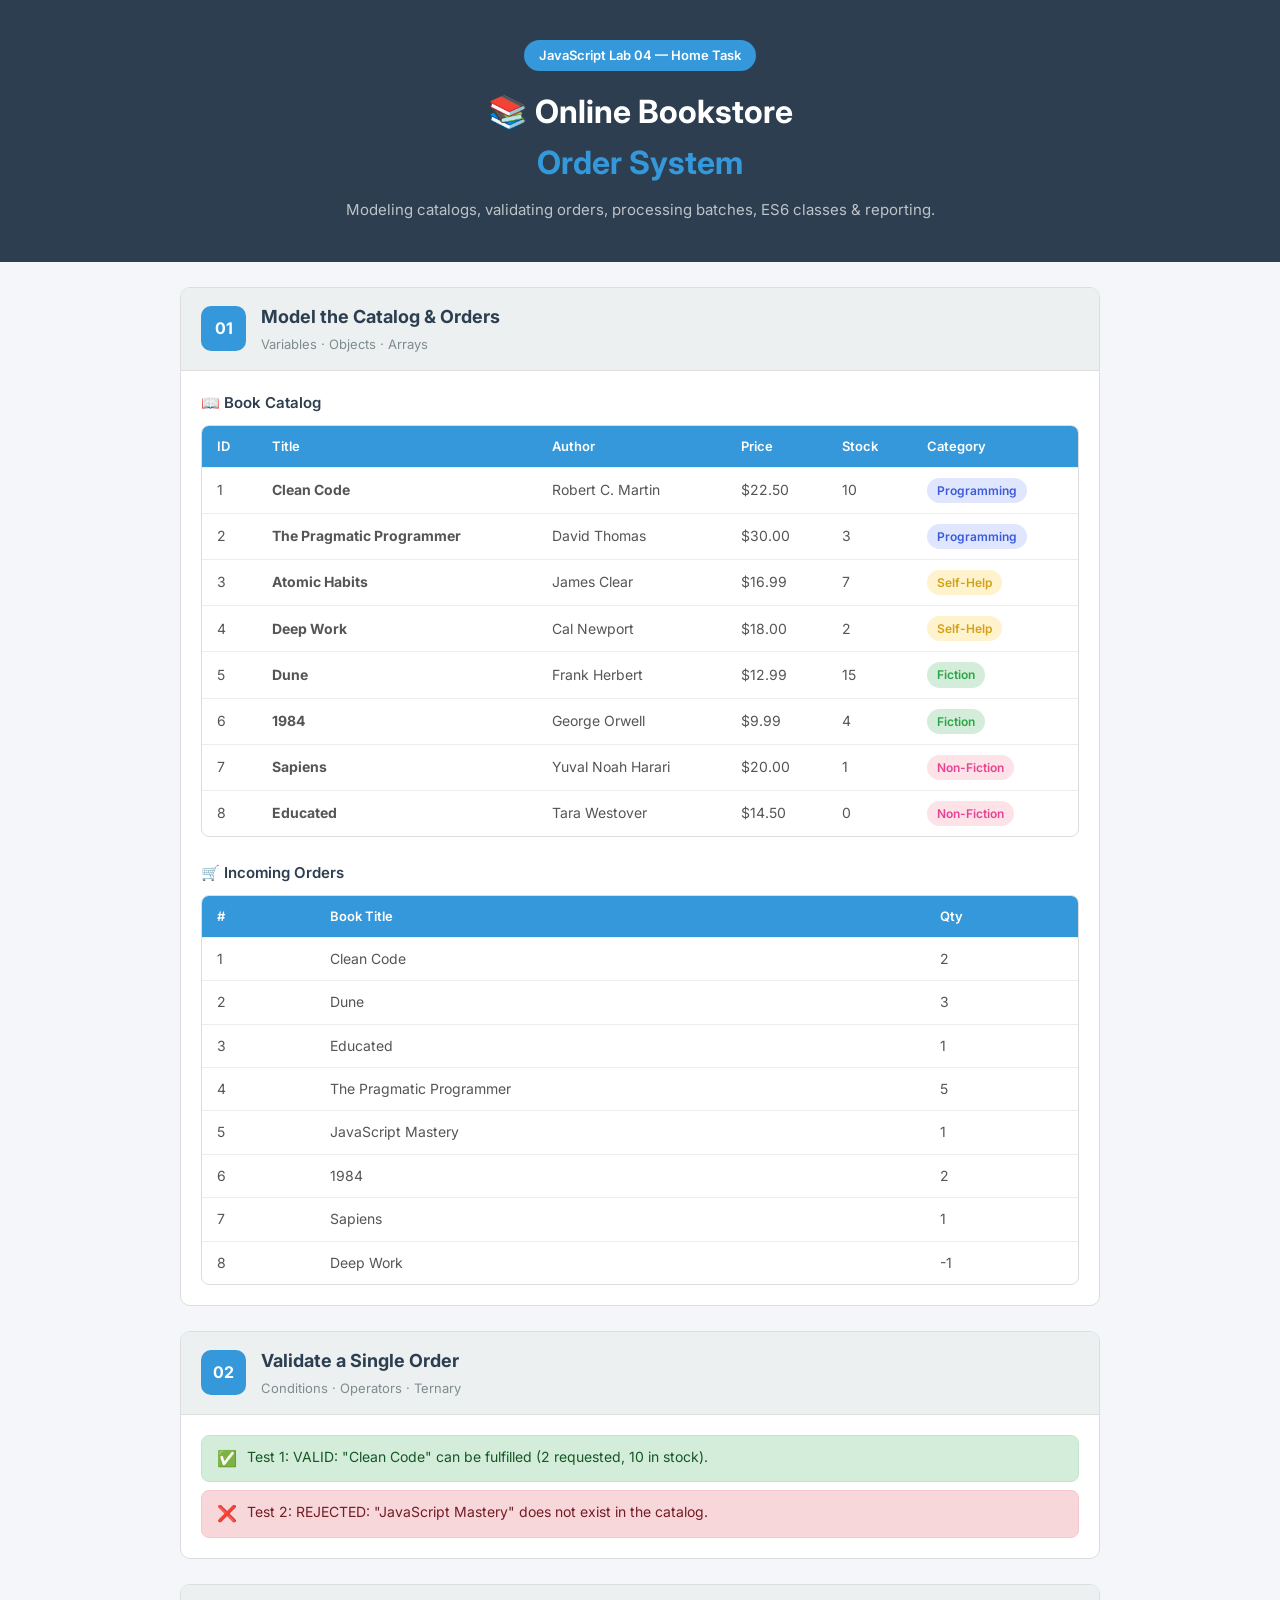
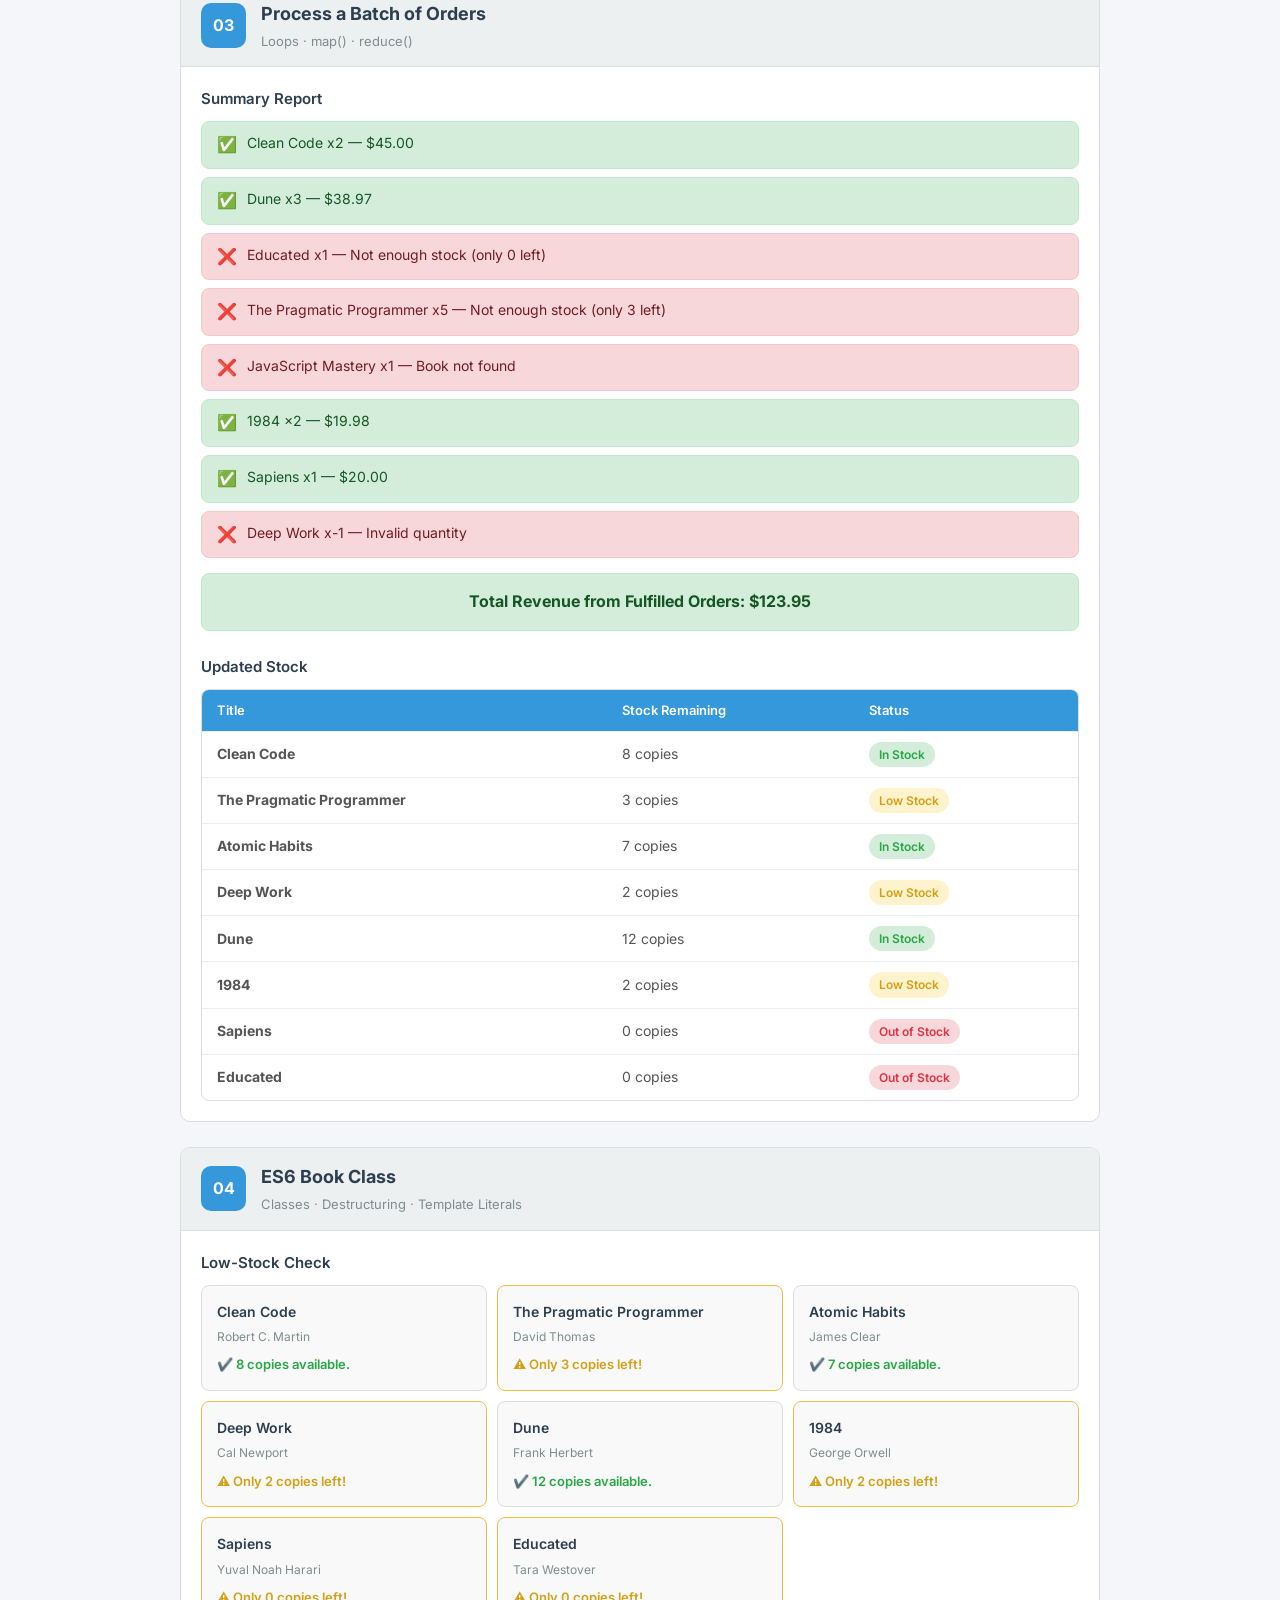
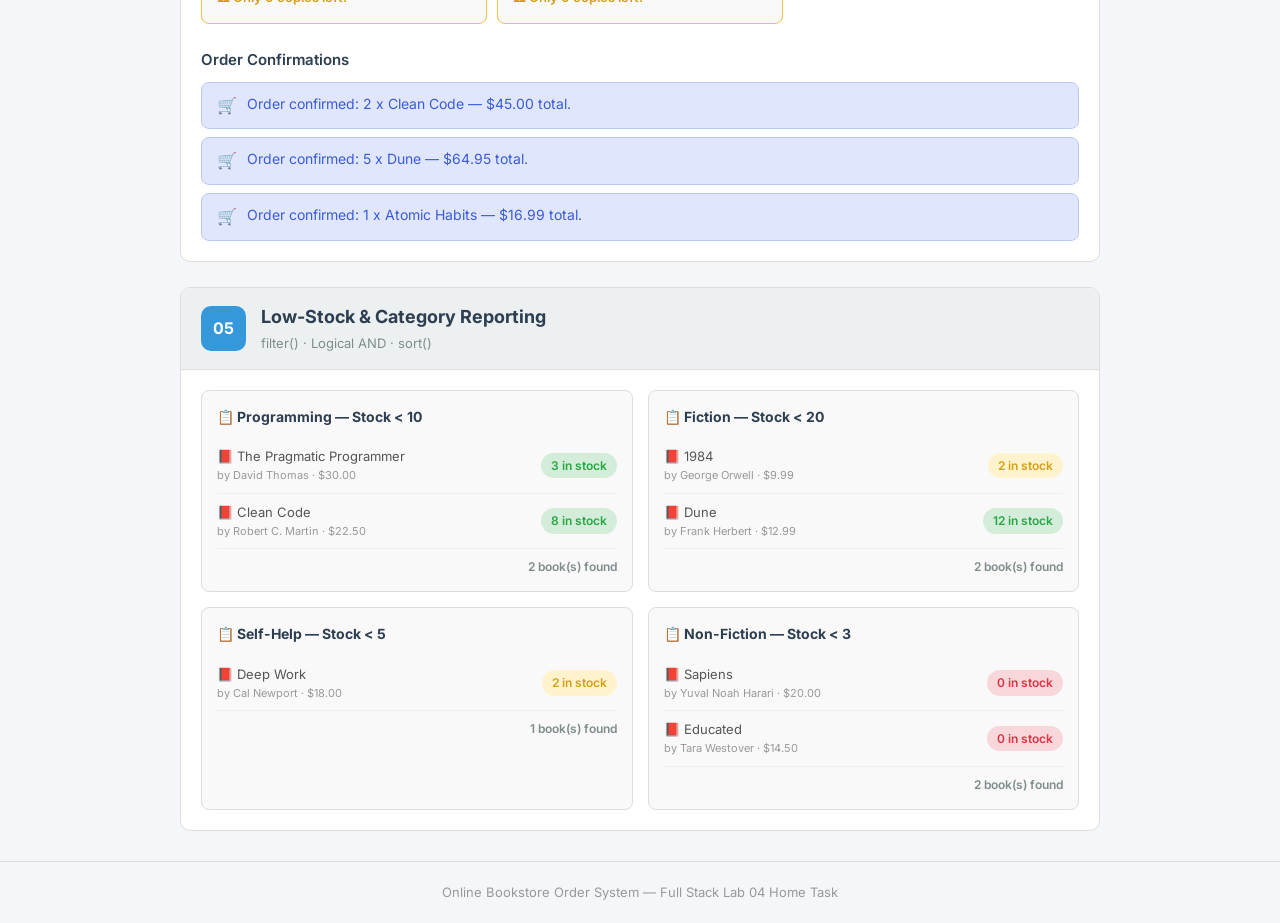
==== Full Stack Lab 4 Tasks/Home Task/index.html @ ab8c1a09 "Lab 4 Tasks" ====
<!DOCTYPE html>
<html lang="en">
<head>
  <meta charset="UTF-8" />
  <meta name="viewport" content="width=device-width, initial-scale=1.0" />
  <meta name="description" content="Online Bookstore Order System — JavaScript Lab 04 Home Task" />
  <title>Online Bookstore Order System</title>
  <link rel="preconnect" href="https://fonts.googleapis.com" />
  <link rel="preconnect" href="https://fonts.gstatic.com" crossorigin />
  <link href="https://fonts.googleapis.com/css2?family=Inter:wght@400;500;600;700;800&display=swap" rel="stylesheet" />
  <link rel="stylesheet" href="style.css" />
</head>
<body>

  <header class="hero">
    <div class="hero-glow"></div>
    <div class="container">
      <span class="badge-label">JavaScript Lab 04 — Home Task</span>
      <h1>📚 Online Bookstore<br /><span class="accent">Order System</span></h1>
      <p class="subtitle">Modeling catalogs, validating orders, processing batches, ES6 classes &amp; reporting.</p>
    </div>
  </header>

  <main class="container">

    <section class="task-section" id="task1">
      <div class="task-header">
        <span class="task-number">01</span>
        <div>
          <h2>Model the Catalog &amp; Orders</h2>
          <p class="task-tag">Variables · Objects · Arrays</p>
        </div>
      </div>
      <div class="task-body">
        <h3>📖 Book Catalog</h3>
        <div class="table-wrap">
          <table id="catalogTable">
            <thead>
              <tr>
                <th>ID</th><th>Title</th><th>Author</th><th>Price</th><th>Stock</th><th>Category</th>
              </tr>
            </thead>
            <tbody></tbody>
          </table>
        </div>
        <h3 style="margin-top:1.5rem;">🛒 Incoming Orders</h3>
        <div class="table-wrap">
          <table id="ordersTable">
            <thead>
              <tr><th>#</th><th>Book Title</th><th>Qty</th></tr>
            </thead>
            <tbody></tbody>
          </table>
        </div>
      </div>
    </section>

    <section class="task-section" id="task2">
      <div class="task-header">
        <span class="task-number">02</span>
        <div>
          <h2>Validate a Single Order</h2>
          <p class="task-tag">Conditions · Operators · Ternary</p>
        </div>
      </div>
      <div class="task-body">
        <div id="task2Output" class="output-list"></div>
      </div>
    </section>

    <section class="task-section" id="task3">
      <div class="task-header">
        <span class="task-number">03</span>
        <div>
          <h2>Process a Batch of Orders</h2>
          <p class="task-tag">Loops · map() · reduce()</p>
        </div>
      </div>
      <div class="task-body">
        <h3>Summary Report</h3>
        <div id="task3Report" class="output-list"></div>
        <div id="task3Revenue" class="revenue-box"></div>
        <h3 style="margin-top:1.5rem;">Updated Stock</h3>
        <div class="table-wrap">
          <table id="updatedStockTable">
            <thead>
              <tr><th>Title</th><th>Stock Remaining</th><th>Status</th></tr>
            </thead>
            <tbody></tbody>
          </table>
        </div>
      </div>
    </section>

    <section class="task-section" id="task4">
      <div class="task-header">
        <span class="task-number">04</span>
        <div>
          <h2>ES6 Book Class</h2>
          <p class="task-tag">Classes · Destructuring · Template Literals</p>
        </div>
      </div>
      <div class="task-body">
        <h3>Low-Stock Check</h3>
        <div id="task4LowStock" class="card-grid"></div>
        <h3 style="margin-top:1.5rem;">Order Confirmations</h3>
        <div id="task4Confirmations" class="output-list"></div>
      </div>
    </section>

    <section class="task-section" id="task5">
      <div class="task-header">
        <span class="task-number">05</span>
        <div>
          <h2>Low-Stock &amp; Category Reporting</h2>
          <p class="task-tag">filter() · Logical AND · sort()</p>
        </div>
      </div>
      <div class="task-body">
        <div id="task5Reports" class="reports-grid"></div>
      </div>
    </section>

  </main>

  <footer>
    <div class="container">
      <p>Online Bookstore Order System &mdash; Full Stack Lab 04 Home Task</p>
    </div>
  </footer>

  <script src="bookstore.js"></script>
</body>
</html>
---- Full Stack Lab 4 Tasks/Home Task/style.css ----
* {
  margin: 0;
  padding: 0;
  box-sizing: border-box;
}

body {
  font-family: "Inter", Arial, sans-serif;
  background-color: #f4f6f9;
  color: #333;
  line-height: 1.6;
}

.container {
  max-width: 960px;
  margin: 0 auto;
  padding: 0 20px;
}

.hero {
  background-color: #2c3e50;
  color: #fff;
  text-align: center;
  padding: 40px 20px;
}

.hero-glow {
  display: none;
}

.badge-label {
  display: inline-block;
  background-color: #3498db;
  color: #fff;
  padding: 5px 15px;
  border-radius: 20px;
  font-size: 13px;
  font-weight: 600;
  margin-bottom: 15px;
}

.hero h1 {
  font-size: 32px;
  font-weight: 700;
  margin-bottom: 10px;
}

.hero .accent {
  color: #3498db;
}

.subtitle {
  color: #bdc3c7;
  font-size: 15px;
}

.task-section {
  margin-top: 25px;
  background-color: #fff;
  border: 1px solid #ddd;
  border-radius: 10px;
  overflow: hidden;
}

.task-header {
  display: flex;
  align-items: center;
  gap: 15px;
  padding: 15px 20px;
  background-color: #ecf0f1;
  border-bottom: 1px solid #ddd;
}

.task-number {
  width: 45px;
  height: 45px;
  display: flex;
  align-items: center;
  justify-content: center;
  font-size: 16px;
  font-weight: 700;
  color: #fff;
  background-color: #3498db;
  border-radius: 10px;
}

.task-header h2 {
  font-size: 18px;
  font-weight: 700;
  color: #2c3e50;
}

.task-tag {
  font-size: 13px;
  color: #7f8c8d;
  margin-top: 2px;
}

.task-body {
  padding: 20px;
}

.task-body h3 {
  font-size: 15px;
  font-weight: 600;
  color: #2c3e50;
  margin-bottom: 10px;
}

.table-wrap {
  overflow-x: auto;
  border: 1px solid #ddd;
  border-radius: 8px;
}

table {
  width: 100%;
  border-collapse: collapse;
  font-size: 14px;
}

thead th {
  text-align: left;
  padding: 10px 15px;
  background-color: #3498db;
  color: #fff;
  font-size: 13px;
  font-weight: 600;
}

tbody td {
  padding: 10px 15px;
  border-top: 1px solid #eee;
  color: #555;
}

tbody tr:hover {
  background-color: #f9f9f9;
}

.cat-pill {
  display: inline-block;
  padding: 3px 10px;
  border-radius: 15px;
  font-size: 12px;
  font-weight: 600;
}

.cat-pill.programming { background-color: #dfe6fd; color: #3b5bdb; }
.cat-pill.self-help    { background-color: #fff3cd; color: #d4a017; }
.cat-pill.fiction       { background-color: #d4edda; color: #28a745; }
.cat-pill.non-fiction   { background-color: #fde2e8; color: #e84393; }

.stock-badge {
  display: inline-block;
  padding: 3px 10px;
  border-radius: 15px;
  font-size: 12px;
  font-weight: 600;
}

.stock-badge.ok  { background-color: #d4edda; color: #28a745; }
.stock-badge.low { background-color: #fff3cd; color: #d4a017; }
.stock-badge.out { background-color: #f8d7da; color: #dc3545; }

.output-list {
  display: flex;
  flex-direction: column;
  gap: 8px;
}

.output-item {
  display: flex;
  align-items: flex-start;
  gap: 10px;
  padding: 10px 15px;
  border-radius: 8px;
  font-size: 14px;
  border: 1px solid #ddd;
}

.output-item.fulfilled {
  background-color: #d4edda;
  border-color: #c3e6cb;
  color: #155724;
}

.output-item.rejected {
  background-color: #f8d7da;
  border-color: #f5c6cb;
  color: #721c24;
}

.output-item.info {
  background-color: #dfe6fd;
  border-color: #b8c9fa;
  color: #3b5bdb;
}

.output-item .icon {
  font-size: 16px;
}

.revenue-box {
  margin-top: 15px;
  padding: 15px;
  background-color: #d4edda;
  border: 1px solid #c3e6cb;
  border-radius: 8px;
  font-size: 16px;
  font-weight: 700;
  color: #155724;
  text-align: center;
}

.card-grid {
  display: grid;
  grid-template-columns: repeat(auto-fill, minmax(220px, 1fr));
  gap: 10px;
}

.stock-card {
  padding: 15px;
  border-radius: 8px;
  border: 1px solid #ddd;
  background-color: #f9f9f9;
}

.stock-card .card-title {
  font-weight: 600;
  font-size: 14px;
  color: #2c3e50;
  margin-bottom: 4px;
}

.stock-card .card-author {
  font-size: 12px;
  color: #7f8c8d;
  margin-bottom: 8px;
}

.stock-card .card-status {
  font-size: 13px;
  font-weight: 600;
}

.stock-card.is-low { border-color: #f0c040; }
.stock-card.is-low .card-status { color: #d4a017; }
.stock-card.is-ok  .card-status { color: #28a745; }

.reports-grid {
  display: grid;
  grid-template-columns: repeat(auto-fill, minmax(420px, 1fr));
  gap: 15px;
}

.report-panel {
  padding: 15px;
  background-color: #f9f9f9;
  border: 1px solid #ddd;
  border-radius: 8px;
}

.report-panel h4 {
  font-size: 14px;
  font-weight: 700;
  color: #2c3e50;
  margin-bottom: 10px;
}

.report-panel .report-item {
  display: flex;
  justify-content: space-between;
  align-items: center;
  padding: 8px 0;
  border-bottom: 1px solid #eee;
  font-size: 13px;
  color: #555;
}

.report-panel .report-item:last-child {
  border-bottom: none;
}

.report-panel .report-item .book-info {
  display: flex;
  flex-direction: column;
}

.report-panel .report-item .book-info .author-sm {
  font-size: 11px;
  color: #999;
}

.report-panel .report-stock {
  font-weight: 700;
  font-size: 13px;
}

.report-panel .report-empty {
  font-size: 13px;
  color: #999;
  font-style: italic;
}

.report-panel .report-count {
  margin-top: 8px;
  font-size: 12px;
  font-weight: 600;
  color: #7f8c8d;
  text-align: right;
}

footer {
  margin-top: 30px;
  padding: 20px 0;
  text-align: center;
  border-top: 1px solid #ddd;
}

footer p {
  font-size: 13px;
  color: #999;
}

@media (max-width: 600px) {
  .hero { padding: 25px 15px; }
  .hero h1 { font-size: 24px; }
  .task-header { flex-direction: column; align-items: flex-start; gap: 8px; }
  .card-grid { grid-template-columns: 1fr; }
  .reports-grid { grid-template-columns: 1fr; }
}
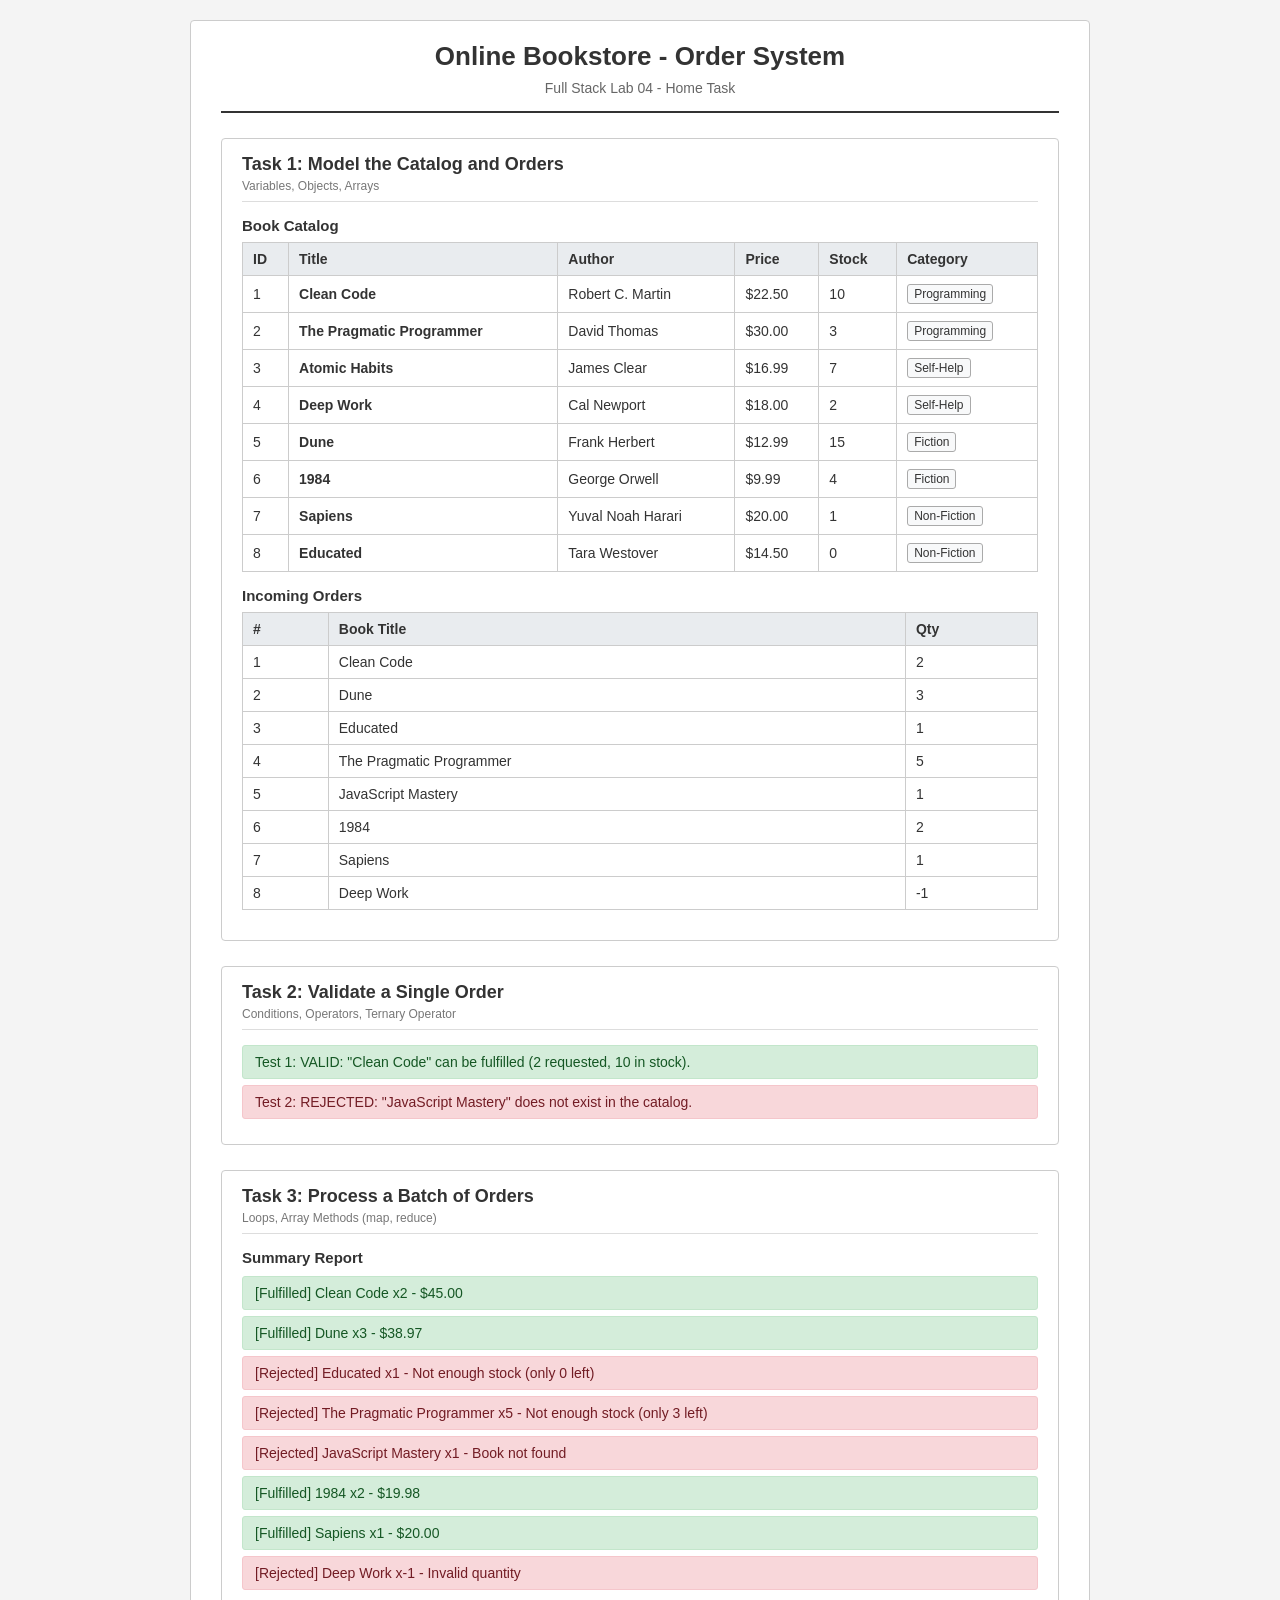
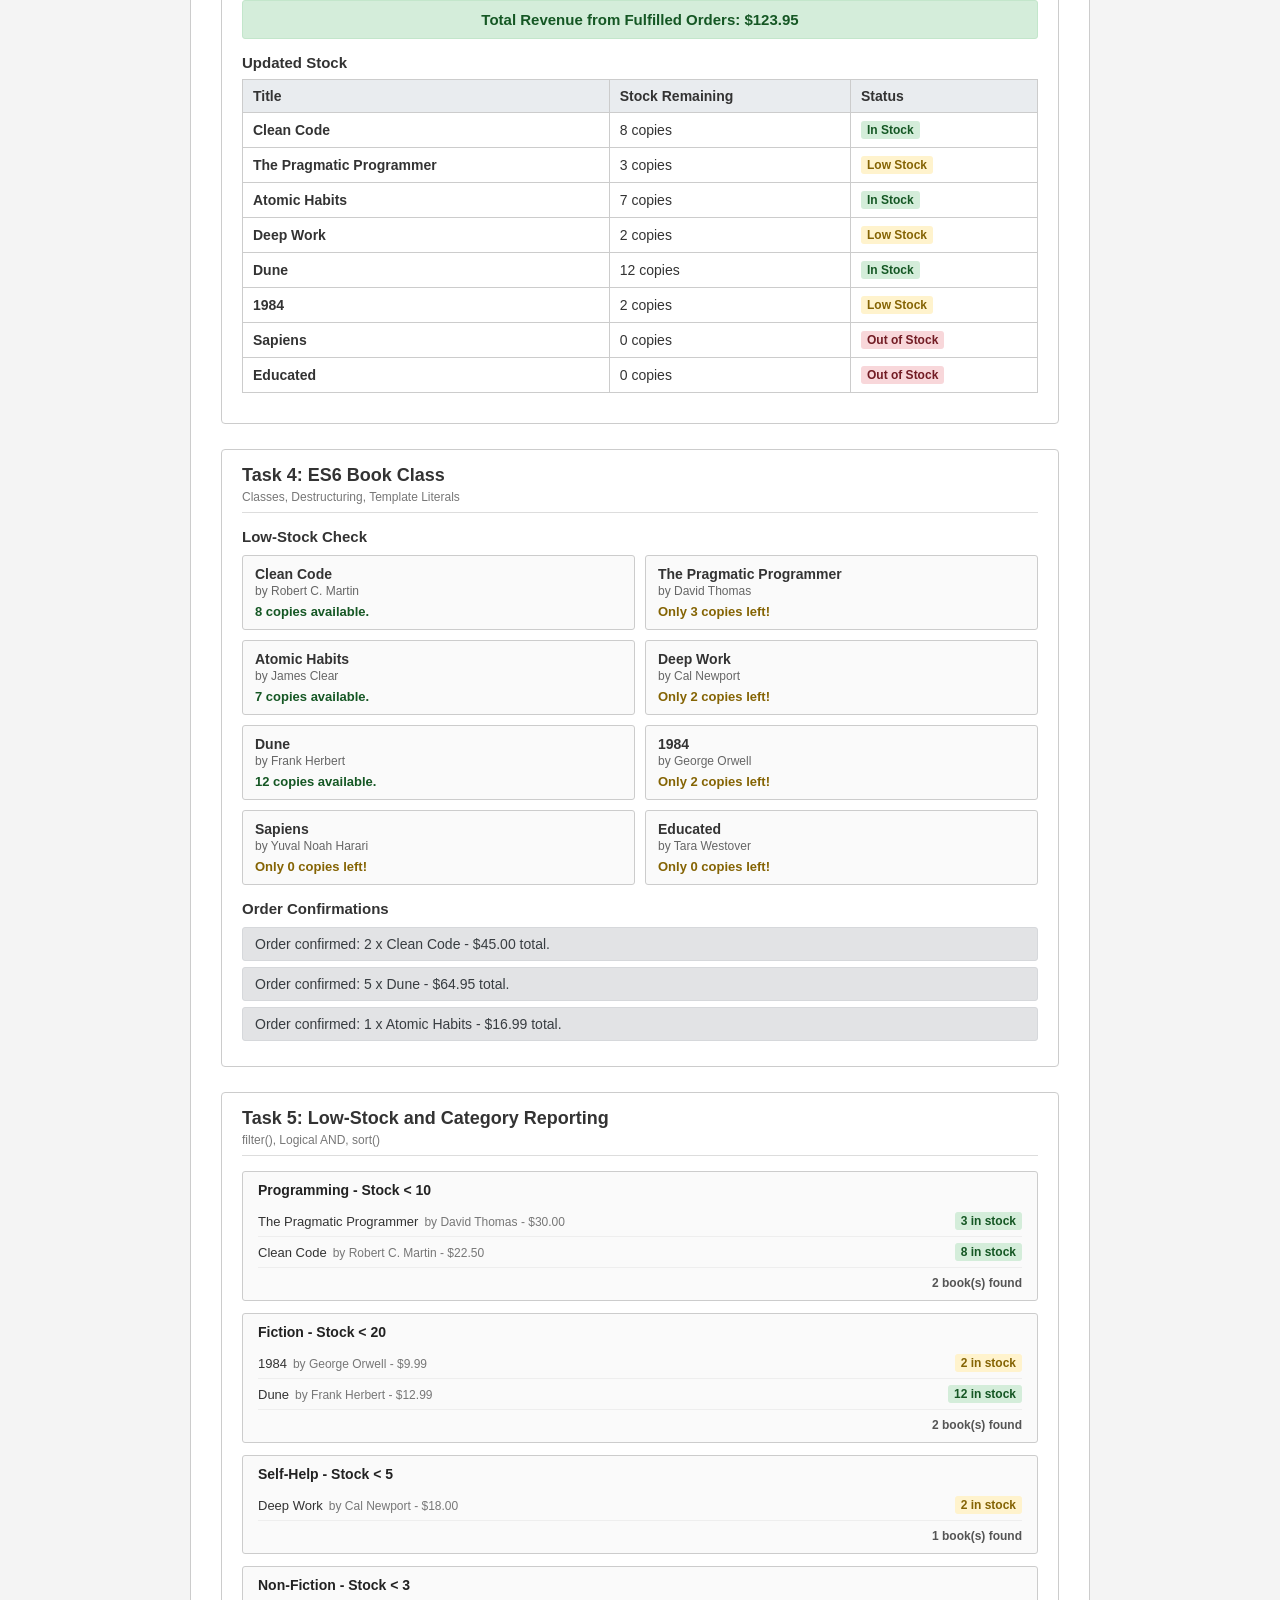
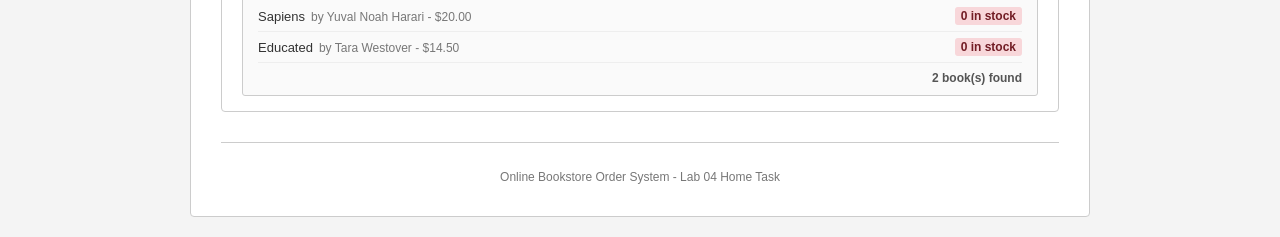
==== commit a9fdd5d4: "CSS Modification" ====
--- a/Full Stack Lab 4 Tasks/Home Task/index.html
+++ b/Full Stack Lab 4 Tasks/Home Task/index.html
@@ -1,134 +1,124 @@
 <!DOCTYPE html>
 <html lang="en">
 <head>
-  <meta charset="UTF-8" />
-  <meta name="viewport" content="width=device-width, initial-scale=1.0" />
-  <meta name="description" content="Online Bookstore Order System — JavaScript Lab 04 Home Task" />
+  <meta charset="UTF-8">
+  <meta name="viewport" content="width=device-width, initial-scale=1.0">
   <title>Online Bookstore Order System</title>
-  <link rel="preconnect" href="https://fonts.googleapis.com" />
-  <link rel="preconnect" href="https://fonts.gstatic.com" crossorigin />
-  <link href="https://fonts.googleapis.com/css2?family=Inter:wght@400;500;600;700;800&display=swap" rel="stylesheet" />
-  <link rel="stylesheet" href="style.css" />
+  <link rel="stylesheet" href="style.css">
 </head>
 <body>
 
-  <header class="hero">
-    <div class="hero-glow"></div>
-    <div class="container">
-      <span class="badge-label">JavaScript Lab 04 — Home Task</span>
-      <h1>📚 Online Bookstore<br /><span class="accent">Order System</span></h1>
-      <p class="subtitle">Modeling catalogs, validating orders, processing batches, ES6 classes &amp; reporting.</p>
-    </div>
-  </header>
+  <div class="container">
+    <header>
+      <h1>Online Bookstore - Order System</h1>
+      <p class="subtitle">Full Stack Lab 04 - Home Task</p>
+    </header>
 
-  <main class="container">
-
-    <section class="task-section" id="task1">
-      <div class="task-header">
-        <span class="task-number">01</span>
-        <div>
-          <h2>Model the Catalog &amp; Orders</h2>
-          <p class="task-tag">Variables · Objects · Arrays</p>
+    <main>
+      <!-- Task 1 -->
+      <section class="task-section" id="task1">
+        <div class="task-header">
+          <h2>Task 1: Model the Catalog and Orders</h2>
+          <p class="task-tag">Variables, Objects, Arrays</p>
         </div>
-      </div>
-      <div class="task-body">
-        <h3>📖 Book Catalog</h3>
-        <div class="table-wrap">
+        <div class="task-body">
+          <h3>Book Catalog</h3>
           <table id="catalogTable">
             <thead>
               <tr>
-                <th>ID</th><th>Title</th><th>Author</th><th>Price</th><th>Stock</th><th>Category</th>
+                <th>ID</th>
+                <th>Title</th>
+                <th>Author</th>
+                <th>Price</th>
+                <th>Stock</th>
+                <th>Category</th>
+              </tr>
+            </thead>
+            <tbody></tbody>
+          </table>
+
+          <h3>Incoming Orders</h3>
+          <table id="ordersTable">
+            <thead>
+              <tr>
+                <th>#</th>
+                <th>Book Title</th>
+                <th>Qty</th>
               </tr>
             </thead>
             <tbody></tbody>
           </table>
         </div>
-        <h3 style="margin-top:1.5rem;">🛒 Incoming Orders</h3>
-        <div class="table-wrap">
-          <table id="ordersTable">
+      </section>
+
+      <!-- Task 2 -->
+      <section class="task-section" id="task2">
+        <div class="task-header">
+          <h2>Task 2: Validate a Single Order</h2>
+          <p class="task-tag">Conditions, Operators, Ternary Operator</p>
+        </div>
+        <div class="task-body">
+          <div id="task2Output" class="output-list"></div>
+        </div>
+      </section>
+
+      <!-- Task 3 -->
+      <section class="task-section" id="task3">
+        <div class="task-header">
+          <h2>Task 3: Process a Batch of Orders</h2>
+          <p class="task-tag">Loops, Array Methods (map, reduce)</p>
+        </div>
+        <div class="task-body">
+          <h3>Summary Report</h3>
+          <div id="task3Report" class="output-list"></div>
+          <div id="task3Revenue" class="revenue-box"></div>
+
+          <h3>Updated Stock</h3>
+          <table id="updatedStockTable">
             <thead>
-              <tr><th>#</th><th>Book Title</th><th>Qty</th></tr>
+              <tr>
+                <th>Title</th>
+                <th>Stock Remaining</th>
+                <th>Status</th>
+              </tr>
             </thead>
             <tbody></tbody>
           </table>
         </div>
-      </div>
-    </section>
+      </section>
 
-    <section class="task-section" id="task2">
-      <div class="task-header">
-        <span class="task-number">02</span>
-        <div>
-          <h2>Validate a Single Order</h2>
-          <p class="task-tag">Conditions · Operators · Ternary</p>
+      <!-- Task 4 -->
+      <section class="task-section" id="task4">
+        <div class="task-header">
+          <h2>Task 4: ES6 Book Class</h2>
+          <p class="task-tag">Classes, Destructuring, Template Literals</p>
         </div>
-      </div>
-      <div class="task-body">
-        <div id="task2Output" class="output-list"></div>
-      </div>
-    </section>
+        <div class="task-body">
+          <h3>Low-Stock Check</h3>
+          <div id="task4LowStock" class="card-grid"></div>
 
-    <section class="task-section" id="task3">
-      <div class="task-header">
-        <span class="task-number">03</span>
-        <div>
-          <h2>Process a Batch of Orders</h2>
-          <p class="task-tag">Loops · map() · reduce()</p>
+          <h3>Order Confirmations</h3>
+          <div id="task4Confirmations" class="output-list"></div>
         </div>
-      </div>
-      <div class="task-body">
-        <h3>Summary Report</h3>
-        <div id="task3Report" class="output-list"></div>
-        <div id="task3Revenue" class="revenue-box"></div>
-        <h3 style="margin-top:1.5rem;">Updated Stock</h3>
-        <div class="table-wrap">
-          <table id="updatedStockTable">
-            <thead>
-              <tr><th>Title</th><th>Stock Remaining</th><th>Status</th></tr>
-            </thead>
-            <tbody></tbody>
-          </table>
+      </section>
+
+      <!-- Task 5 -->
+      <section class="task-section" id="task5">
+        <div class="task-header">
+          <h2>Task 5: Low-Stock and Category Reporting</h2>
+          <p class="task-tag">filter(), Logical AND, sort()</p>
         </div>
-      </div>
-    </section>
+        <div class="task-body">
+          <div id="task5Reports" class="reports-grid"></div>
+        </div>
+      </section>
+    </main>
 
-    <section class="task-section" id="task4">
-      <div class="task-header">
-        <span class="task-number">04</span>
-        <div>
-          <h2>ES6 Book Class</h2>
-          <p class="task-tag">Classes · Destructuring · Template Literals</p>
-        </div>
-      </div>
-      <div class="task-body">
-        <h3>Low-Stock Check</h3>
-        <div id="task4LowStock" class="card-grid"></div>
-        <h3 style="margin-top:1.5rem;">Order Confirmations</h3>
-        <div id="task4Confirmations" class="output-list"></div>
-      </div>
-    </section>
-
-    <section class="task-section" id="task5">
-      <div class="task-header">
-        <span class="task-number">05</span>
-        <div>
-          <h2>Low-Stock &amp; Category Reporting</h2>
-          <p class="task-tag">filter() · Logical AND · sort()</p>
-        </div>
-      </div>
-      <div class="task-body">
-        <div id="task5Reports" class="reports-grid"></div>
-      </div>
-    </section>
-
-  </main>
-
-  <footer>
-    <div class="container">
-      <p>Online Bookstore Order System &mdash; Full Stack Lab 04 Home Task</p>
-    </div>
-  </footer>
+    <footer>
+      <p>Online Bookstore Order System - Lab 04 Home Task</p>
+    </footer>
+  </div>
 
   <script src="bookstore.js"></script>
 </body>
-</html>
+</html>
--- a/Full Stack Lab 4 Tasks/Home Task/style.css
+++ b/Full Stack Lab 4 Tasks/Home Task/style.css
@@ -1,182 +1,130 @@
 * {
+  box-sizing: border-box;
+}
+
+body {
+  font-family: Arial, sans-serif;
+  background-color: #f4f4f4;
+  color: #333;
   margin: 0;
-  padding: 0;
-  box-sizing: border-box;
-}
-
-body {
-  font-family: "Inter", Arial, sans-serif;
-  background-color: #f4f6f9;
-  color: #333;
-  line-height: 1.6;
+  padding: 20px;
 }
 
 .container {
-  max-width: 960px;
+  max-width: 900px;
   margin: 0 auto;
-  padding: 0 20px;
-}
-
-.hero {
-  background-color: #2c3e50;
-  color: #fff;
+  background-color: #ffffff;
+  padding: 20px 30px;
+  border: 1px solid #ccc;
+  border-radius: 4px;
+}
+
+header {
   text-align: center;
-  padding: 40px 20px;
-}
-
-.hero-glow {
-  display: none;
-}
-
-.badge-label {
-  display: inline-block;
-  background-color: #3498db;
-  color: #fff;
-  padding: 5px 15px;
-  border-radius: 20px;
-  font-size: 13px;
-  font-weight: 600;
+  border-bottom: 2px solid #333;
+  padding-bottom: 15px;
+  margin-bottom: 25px;
+}
+
+header h1 {
+  margin: 0 0 8px 0;
+  font-size: 26px;
+}
+
+.subtitle {
+  color: #666;
+  font-size: 14px;
+  margin: 0;
+}
+
+.task-section {
+  border: 1px solid #ccc;
+  border-radius: 4px;
+  padding: 15px 20px;
+  margin-bottom: 25px;
+}
+
+.task-header {
+  border-bottom: 1px solid #ddd;
+  padding-bottom: 8px;
   margin-bottom: 15px;
 }
 
-.hero h1 {
-  font-size: 32px;
-  font-weight: 700;
-  margin-bottom: 10px;
-}
-
-.hero .accent {
-  color: #3498db;
-}
-
-.subtitle {
-  color: #bdc3c7;
+.task-header h2 {
+  margin: 0 0 4px 0;
+  font-size: 18px;
+}
+
+.task-tag {
+  margin: 0;
+  font-size: 12px;
+  color: #777;
+}
+
+h3 {
+  margin: 15px 0 8px 0;
   font-size: 15px;
-}
-
-.task-section {
-  margin-top: 25px;
-  background-color: #fff;
-  border: 1px solid #ddd;
-  border-radius: 10px;
-  overflow: hidden;
-}
-
-.task-header {
-  display: flex;
-  align-items: center;
-  gap: 15px;
-  padding: 15px 20px;
-  background-color: #ecf0f1;
-  border-bottom: 1px solid #ddd;
-}
-
-.task-number {
-  width: 45px;
-  height: 45px;
-  display: flex;
-  align-items: center;
-  justify-content: center;
-  font-size: 16px;
-  font-weight: 700;
-  color: #fff;
-  background-color: #3498db;
-  border-radius: 10px;
-}
-
-.task-header h2 {
-  font-size: 18px;
-  font-weight: 700;
-  color: #2c3e50;
-}
-
-.task-tag {
-  font-size: 13px;
-  color: #7f8c8d;
-  margin-top: 2px;
-}
-
-.task-body {
-  padding: 20px;
-}
-
-.task-body h3 {
-  font-size: 15px;
-  font-weight: 600;
-  color: #2c3e50;
-  margin-bottom: 10px;
-}
-
-.table-wrap {
-  overflow-x: auto;
-  border: 1px solid #ddd;
-  border-radius: 8px;
 }
 
 table {
   width: 100%;
   border-collapse: collapse;
-  font-size: 14px;
-}
-
-thead th {
+  margin-bottom: 15px;
+  font-size: 14px;
+}
+
+th, td {
+  border: 1px solid #ccc;
+  padding: 8px 10px;
   text-align: left;
-  padding: 10px 15px;
-  background-color: #3498db;
-  color: #fff;
-  font-size: 13px;
-  font-weight: 600;
-}
-
-tbody td {
-  padding: 10px 15px;
-  border-top: 1px solid #eee;
-  color: #555;
-}
-
-tbody tr:hover {
-  background-color: #f9f9f9;
+}
+
+th {
+  background-color: #e9ecef;
 }
 
 .cat-pill {
   display: inline-block;
-  padding: 3px 10px;
-  border-radius: 15px;
-  font-size: 12px;
-  font-weight: 600;
-}
-
-.cat-pill.programming { background-color: #dfe6fd; color: #3b5bdb; }
-.cat-pill.self-help    { background-color: #fff3cd; color: #d4a017; }
-.cat-pill.fiction       { background-color: #d4edda; color: #28a745; }
-.cat-pill.non-fiction   { background-color: #fde2e8; color: #e84393; }
+  padding: 2px 6px;
+  border: 1px solid #aaa;
+  border-radius: 3px;
+  font-size: 12px;
+  background-color: #f8f9fa;
+}
 
 .stock-badge {
   display: inline-block;
-  padding: 3px 10px;
-  border-radius: 15px;
-  font-size: 12px;
-  font-weight: 600;
-}
-
-.stock-badge.ok  { background-color: #d4edda; color: #28a745; }
-.stock-badge.low { background-color: #fff3cd; color: #d4a017; }
-.stock-badge.out { background-color: #f8d7da; color: #dc3545; }
+  padding: 2px 6px;
+  border-radius: 3px;
+  font-size: 12px;
+  font-weight: bold;
+}
+
+.stock-badge.ok {
+  background-color: #d4edda;
+  color: #155724;
+}
+
+.stock-badge.low {
+  background-color: #fff3cd;
+  color: #856404;
+}
+
+.stock-badge.out {
+  background-color: #f8d7da;
+  color: #721c24;
+}
 
 .output-list {
-  display: flex;
-  flex-direction: column;
-  gap: 8px;
+  margin: 10px 0;
 }
 
 .output-item {
-  display: flex;
-  align-items: flex-start;
-  gap: 10px;
-  padding: 10px 15px;
-  border-radius: 8px;
-  font-size: 14px;
-  border: 1px solid #ddd;
+  padding: 8px 12px;
+  margin-bottom: 6px;
+  border: 1px solid #ccc;
+  border-radius: 3px;
+  font-size: 14px;
 }
 
 .output-item.fulfilled {
@@ -192,141 +140,120 @@
 }
 
 .output-item.info {
-  background-color: #dfe6fd;
-  border-color: #b8c9fa;
-  color: #3b5bdb;
-}
-
-.output-item .icon {
-  font-size: 16px;
+  background-color: #e2e3e5;
+  border-color: #d6d8db;
+  color: #383d41;
 }
 
 .revenue-box {
-  margin-top: 15px;
-  padding: 15px;
+  padding: 10px 15px;
+  margin-top: 10px;
   background-color: #d4edda;
   border: 1px solid #c3e6cb;
-  border-radius: 8px;
-  font-size: 16px;
-  font-weight: 700;
-  color: #155724;
+  border-radius: 3px;
+  color: #155724;
+  font-size: 15px;
+  font-weight: bold;
   text-align: center;
 }
 
 .card-grid {
-  display: grid;
-  grid-template-columns: repeat(auto-fill, minmax(220px, 1fr));
+  display: flex;
+  flex-wrap: wrap;
   gap: 10px;
+  margin: 10px 0;
 }
 
 .stock-card {
-  padding: 15px;
-  border-radius: 8px;
-  border: 1px solid #ddd;
-  background-color: #f9f9f9;
+  flex: 1 1 calc(50% - 10px);
+  border: 1px solid #ccc;
+  padding: 10px 12px;
+  border-radius: 3px;
+  background-color: #fafafa;
 }
 
 .stock-card .card-title {
-  font-weight: 600;
-  font-size: 14px;
-  color: #2c3e50;
-  margin-bottom: 4px;
+  font-weight: bold;
+  font-size: 14px;
+  margin-bottom: 2px;
 }
 
 .stock-card .card-author {
   font-size: 12px;
-  color: #7f8c8d;
-  margin-bottom: 8px;
+  color: #666;
+  margin-bottom: 6px;
 }
 
 .stock-card .card-status {
   font-size: 13px;
-  font-weight: 600;
-}
-
-.stock-card.is-low { border-color: #f0c040; }
-.stock-card.is-low .card-status { color: #d4a017; }
-.stock-card.is-ok  .card-status { color: #28a745; }
+  font-weight: bold;
+}
+
+.stock-card.is-low .card-status {
+  color: #856404;
+}
+
+.stock-card.is-ok .card-status {
+  color: #155724;
+}
 
 .reports-grid {
-  display: grid;
-  grid-template-columns: repeat(auto-fill, minmax(420px, 1fr));
-  gap: 15px;
+  display: flex;
+  flex-direction: column;
+  gap: 12px;
 }
 
 .report-panel {
-  padding: 15px;
-  background-color: #f9f9f9;
-  border: 1px solid #ddd;
-  border-radius: 8px;
+  border: 1px solid #ccc;
+  border-radius: 3px;
+  padding: 10px 15px;
+  background-color: #fafafa;
 }
 
 .report-panel h4 {
-  font-size: 14px;
-  font-weight: 700;
-  color: #2c3e50;
-  margin-bottom: 10px;
+  margin: 0 0 8px 0;
+  font-size: 14px;
+  color: #222;
 }
 
 .report-panel .report-item {
   display: flex;
   justify-content: space-between;
   align-items: center;
-  padding: 8px 0;
+  padding: 6px 0;
   border-bottom: 1px solid #eee;
   font-size: 13px;
-  color: #555;
 }
 
 .report-panel .report-item:last-child {
   border-bottom: none;
 }
 
-.report-panel .report-item .book-info {
-  display: flex;
-  flex-direction: column;
-}
-
-.report-panel .report-item .book-info .author-sm {
-  font-size: 11px;
-  color: #999;
-}
-
-.report-panel .report-stock {
-  font-weight: 700;
-  font-size: 13px;
+.report-panel .author-sm {
+  font-size: 12px;
+  color: #777;
+  margin-left: 6px;
 }
 
 .report-panel .report-empty {
   font-size: 13px;
-  color: #999;
+  color: #777;
   font-style: italic;
 }
 
 .report-panel .report-count {
   margin-top: 8px;
   font-size: 12px;
-  font-weight: 600;
-  color: #7f8c8d;
+  color: #555;
   text-align: right;
+  font-weight: bold;
 }
 
 footer {
+  text-align: center;
   margin-top: 30px;
-  padding: 20px 0;
-  text-align: center;
-  border-top: 1px solid #ddd;
-}
-
-footer p {
-  font-size: 13px;
-  color: #999;
-}
-
-@media (max-width: 600px) {
-  .hero { padding: 25px 15px; }
-  .hero h1 { font-size: 24px; }
-  .task-header { flex-direction: column; align-items: flex-start; gap: 8px; }
-  .card-grid { grid-template-columns: 1fr; }
-  .reports-grid { grid-template-columns: 1fr; }
-}
+  padding-top: 15px;
+  border-top: 1px solid #ccc;
+  font-size: 12px;
+  color: #777;
+}
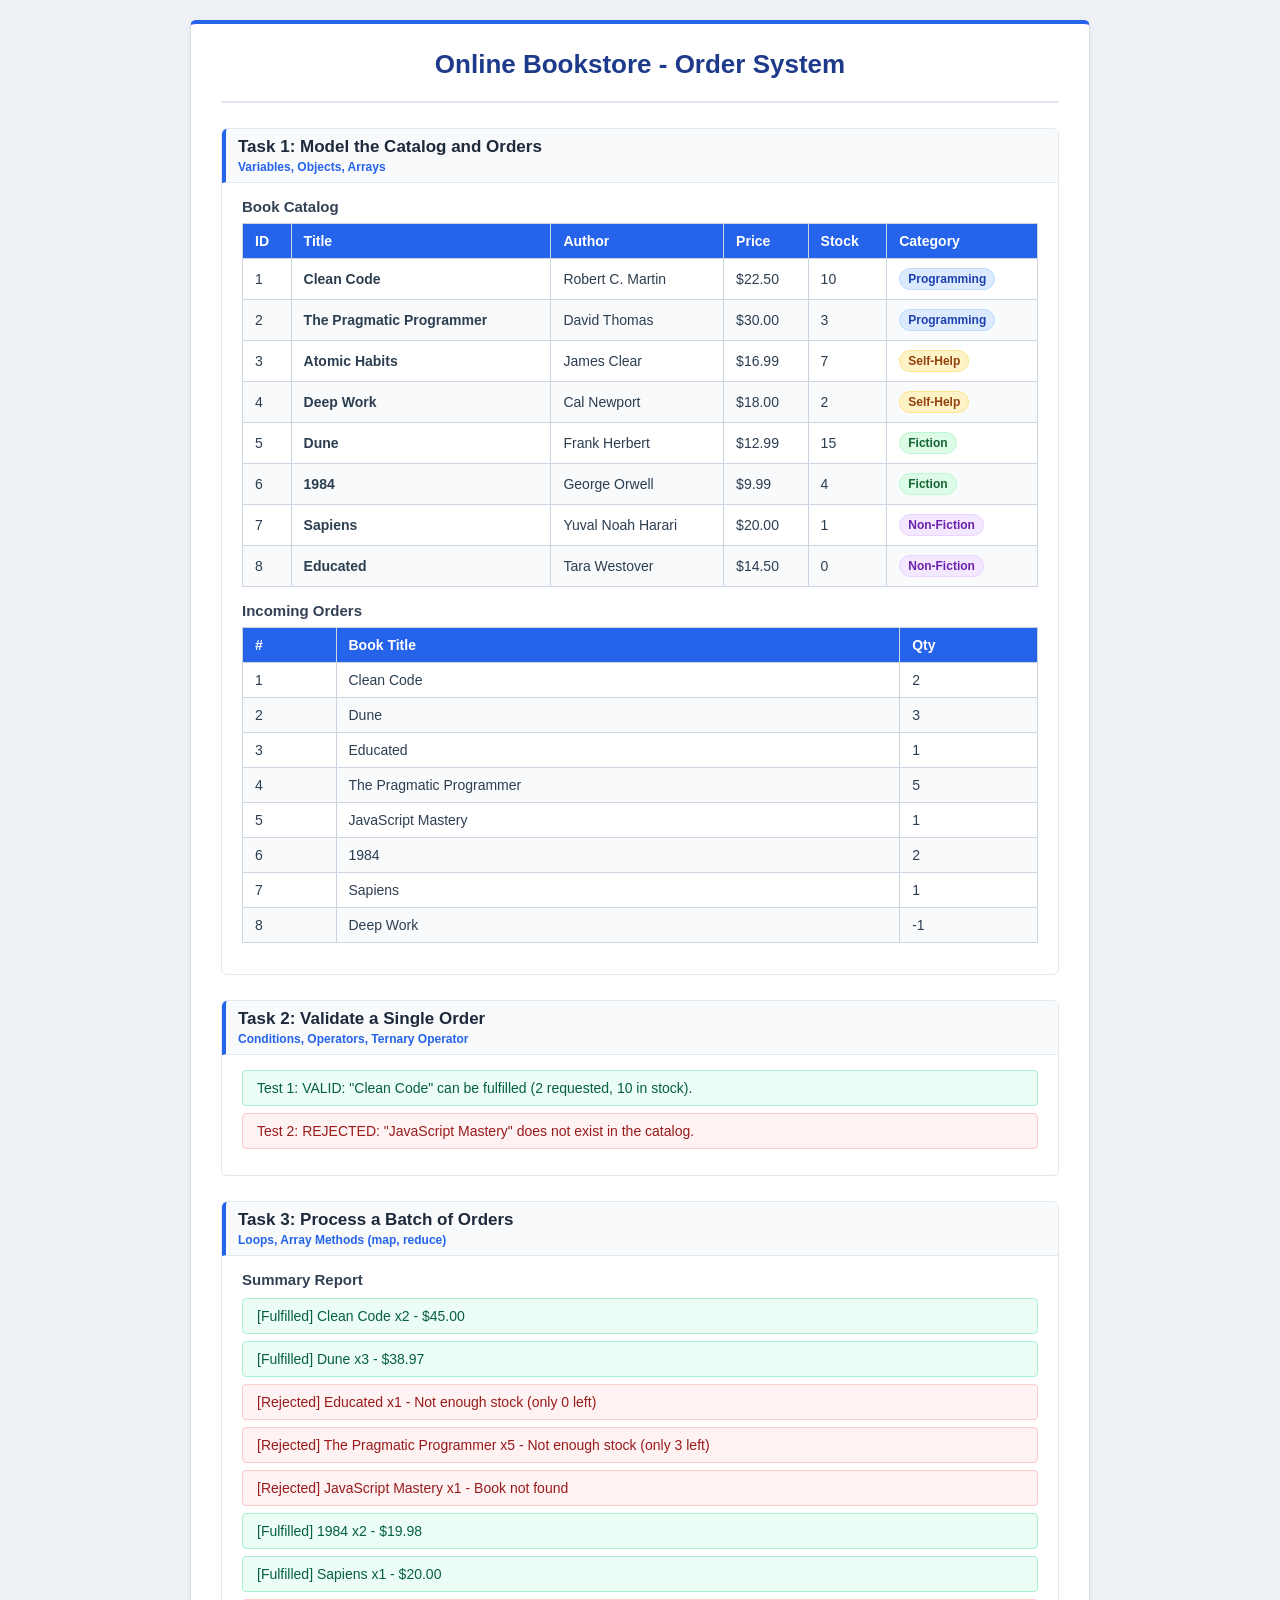
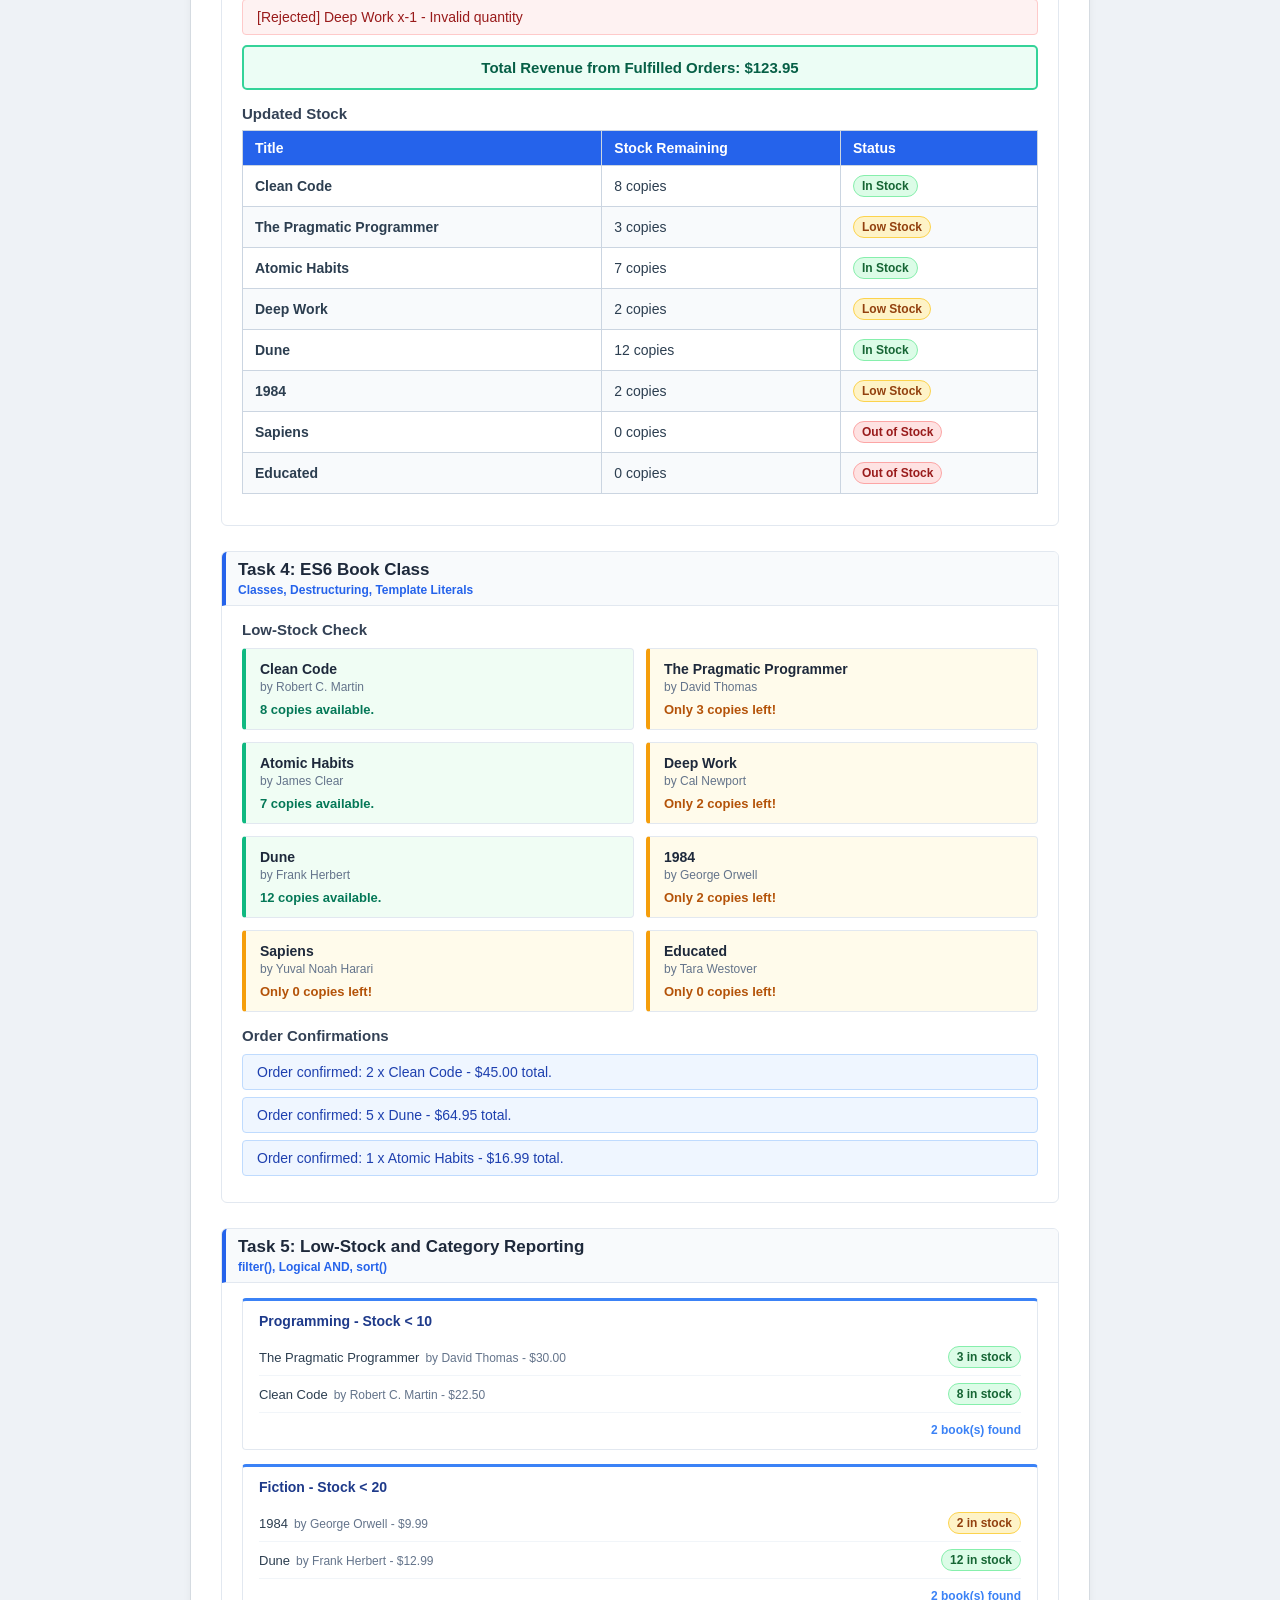
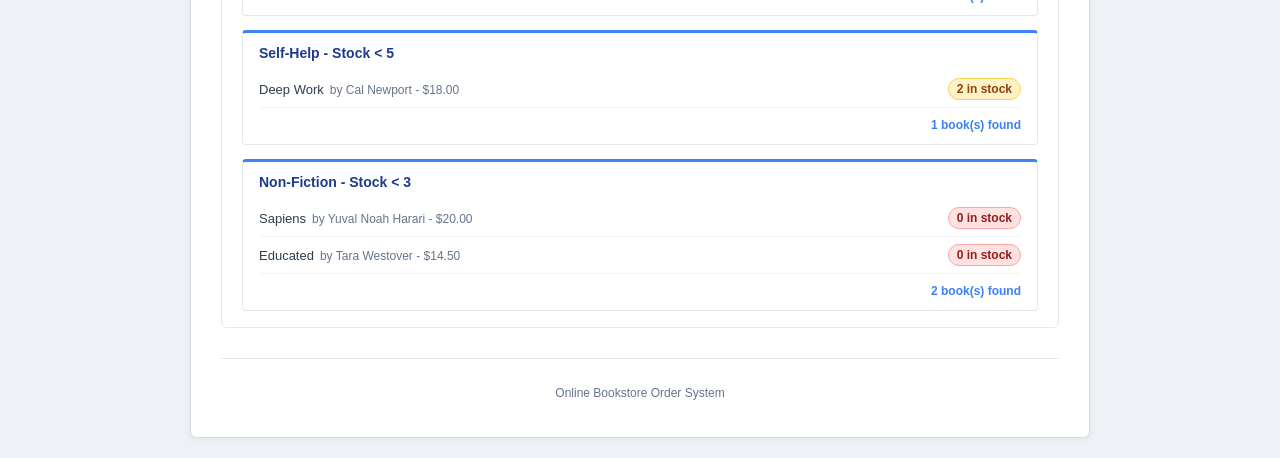
==== commit 453f6c4e: "Adding color scheme in the code" ====
--- a/Full Stack Lab 4 Tasks/Home Task/index.html
+++ b/Full Stack Lab 4 Tasks/Home Task/index.html
@@ -1,17 +1,18 @@
 <!DOCTYPE html>
 <html lang="en">
+
 <head>
   <meta charset="UTF-8">
   <meta name="viewport" content="width=device-width, initial-scale=1.0">
   <title>Online Bookstore Order System</title>
   <link rel="stylesheet" href="style.css">
 </head>
+
 <body>
 
   <div class="container">
     <header>
       <h1>Online Bookstore - Order System</h1>
-      <p class="subtitle">Full Stack Lab 04 - Home Task</p>
     </header>
 
     <main>
@@ -115,10 +116,11 @@
     </main>
 
     <footer>
-      <p>Online Bookstore Order System - Lab 04 Home Task</p>
+      <p>Online Bookstore Order System</p>
     </footer>
   </div>
 
   <script src="bookstore.js"></script>
 </body>
+
 </html>
--- a/Full Stack Lab 4 Tasks/Home Task/style.css
+++ b/Full Stack Lab 4 Tasks/Home Task/style.css
@@ -4,8 +4,8 @@
 
 body {
   font-family: Arial, sans-serif;
-  background-color: #f4f4f4;
-  color: #333;
+  background-color: #eef2f6;
+  color: #2c3e50;
   margin: 0;
   padding: 20px;
 }
@@ -14,56 +14,67 @@
   max-width: 900px;
   margin: 0 auto;
   background-color: #ffffff;
-  padding: 20px 30px;
-  border: 1px solid #ccc;
-  border-radius: 4px;
+  padding: 25px 30px;
+  border: 1px solid #d5dbe1;
+  border-top: 4px solid #2563eb;
+  border-radius: 6px;
+  box-shadow: 0 2px 8px rgba(0, 0, 0, 0.05);
 }
 
 header {
   text-align: center;
-  border-bottom: 2px solid #333;
+  border-bottom: 2px solid #e2e8f0;
   padding-bottom: 15px;
   margin-bottom: 25px;
 }
 
 header h1 {
-  margin: 0 0 8px 0;
+  margin: 0 0 6px 0;
   font-size: 26px;
+  color: #1e3a8a;
 }
 
 .subtitle {
-  color: #666;
+  color: #64748b;
   font-size: 14px;
   margin: 0;
 }
 
 .task-section {
-  border: 1px solid #ccc;
-  border-radius: 4px;
-  padding: 15px 20px;
+  border: 1px solid #e2e8f0;
+  border-radius: 6px;
+  padding: 16px 20px;
   margin-bottom: 25px;
+  background-color: #ffffff;
 }
 
 .task-header {
-  border-bottom: 1px solid #ddd;
-  padding-bottom: 8px;
-  margin-bottom: 15px;
+  background-color: #f8fafc;
+  border-left: 4px solid #2563eb;
+  border-bottom: 1px solid #e2e8f0;
+  padding: 8px 12px;
+  margin: -16px -20px 15px -20px;
+  border-top-left-radius: 5px;
+  border-top-right-radius: 5px;
 }
 
 .task-header h2 {
-  margin: 0 0 4px 0;
-  font-size: 18px;
+  margin: 0 0 3px 0;
+  font-size: 17px;
+  color: #1e293b;
 }
 
 .task-tag {
   margin: 0;
   font-size: 12px;
-  color: #777;
+  color: #2563eb;
+  font-weight: bold;
 }
 
 h3 {
   margin: 15px 0 8px 0;
   font-size: 15px;
+  color: #334155;
 }
 
 table {
@@ -74,45 +85,83 @@
 }
 
 th, td {
-  border: 1px solid #ccc;
-  padding: 8px 10px;
+  border: 1px solid #cbd5e1;
+  padding: 9px 12px;
   text-align: left;
 }
 
 th {
-  background-color: #e9ecef;
+  background-color: #2563eb;
+  color: #ffffff;
+  font-weight: 600;
+}
+
+tbody tr:nth-child(even) {
+  background-color: #f8fafc;
+}
+
+tbody tr:hover {
+  background-color: #f1f5f9;
 }
 
 .cat-pill {
   display: inline-block;
-  padding: 2px 6px;
-  border: 1px solid #aaa;
-  border-radius: 3px;
-  font-size: 12px;
-  background-color: #f8f9fa;
+  padding: 3px 8px;
+  border-radius: 12px;
+  font-size: 12px;
+  font-weight: 600;
+  background-color: #e2e8f0;
+  color: #334155;
+}
+
+.cat-pill.programming {
+  background-color: #dbeafe;
+  color: #1e40af;
+  border: 1px solid #bfdbfe;
+}
+
+.cat-pill.self-help {
+  background-color: #fef3c7;
+  color: #92400e;
+  border: 1px solid #fde68a;
+}
+
+.cat-pill.fiction {
+  background-color: #dcfce7;
+  color: #166534;
+  border: 1px solid #bbf7d0;
+}
+
+.cat-pill.non-fiction {
+  background-color: #f3e8ff;
+  color: #6b21a8;
+  border: 1px solid #e9d5ff;
 }
 
 .stock-badge {
   display: inline-block;
-  padding: 2px 6px;
-  border-radius: 3px;
+  padding: 3px 8px;
+  border-radius: 12px;
   font-size: 12px;
   font-weight: bold;
 }
 
 .stock-badge.ok {
-  background-color: #d4edda;
-  color: #155724;
+  background-color: #dcfce7;
+  color: #166534;
+  border: 1px solid #86efac;
 }
 
 .stock-badge.low {
-  background-color: #fff3cd;
-  color: #856404;
+  background-color: #fef3c7;
+  color: #92400e;
+  border: 1px solid #fcd34d;
 }
 
 .stock-badge.out {
-  background-color: #f8d7da;
-  color: #721c24;
+  background-color: #fee2e2;
+  color: #991b1b;
+  border: 1px solid #fca5a5;
 }
 
 .output-list {
@@ -120,38 +169,37 @@
 }
 
 .output-item {
-  padding: 8px 12px;
-  margin-bottom: 6px;
-  border: 1px solid #ccc;
-  border-radius: 3px;
+  padding: 9px 14px;
+  margin-bottom: 7px;
+  border-radius: 4px;
   font-size: 14px;
 }
 
 .output-item.fulfilled {
-  background-color: #d4edda;
-  border-color: #c3e6cb;
-  color: #155724;
+  background-color: #ecfdf5;
+  border: 1px solid #a7f3d0;
+  color: #065f46;
 }
 
 .output-item.rejected {
-  background-color: #f8d7da;
-  border-color: #f5c6cb;
-  color: #721c24;
+  background-color: #fef2f2;
+  border: 1px solid #fecaca;
+  color: #991b1b;
 }
 
 .output-item.info {
-  background-color: #e2e3e5;
-  border-color: #d6d8db;
-  color: #383d41;
+  background-color: #eff6ff;
+  border: 1px solid #bfdbfe;
+  color: #1e40af;
 }
 
 .revenue-box {
-  padding: 10px 15px;
+  padding: 12px 16px;
   margin-top: 10px;
-  background-color: #d4edda;
-  border: 1px solid #c3e6cb;
-  border-radius: 3px;
-  color: #155724;
+  background-color: #ecfdf5;
+  border: 2px solid #34d399;
+  border-radius: 5px;
+  color: #065f46;
   font-size: 15px;
   font-weight: bold;
   text-align: center;
@@ -160,28 +208,29 @@
 .card-grid {
   display: flex;
   flex-wrap: wrap;
-  gap: 10px;
+  gap: 12px;
   margin: 10px 0;
 }
 
 .stock-card {
-  flex: 1 1 calc(50% - 10px);
-  border: 1px solid #ccc;
-  padding: 10px 12px;
-  border-radius: 3px;
-  background-color: #fafafa;
+  flex: 1 1 calc(50% - 12px);
+  border: 1px solid #e2e8f0;
+  padding: 12px 14px;
+  border-radius: 4px;
+  background-color: #ffffff;
 }
 
 .stock-card .card-title {
   font-weight: bold;
   font-size: 14px;
-  margin-bottom: 2px;
+  color: #1e293b;
+  margin-bottom: 3px;
 }
 
 .stock-card .card-author {
   font-size: 12px;
-  color: #666;
-  margin-bottom: 6px;
+  color: #64748b;
+  margin-bottom: 8px;
 }
 
 .stock-card .card-status {
@@ -189,39 +238,50 @@
   font-weight: bold;
 }
 
+.stock-card.is-low {
+  border-left: 4px solid #f59e0b;
+  background-color: #fffbeb;
+}
+
 .stock-card.is-low .card-status {
-  color: #856404;
+  color: #b45309;
+}
+
+.stock-card.is-ok {
+  border-left: 4px solid #10b981;
+  background-color: #f0fdf4;
 }
 
 .stock-card.is-ok .card-status {
-  color: #155724;
+  color: #047857;
 }
 
 .reports-grid {
   display: flex;
   flex-direction: column;
-  gap: 12px;
+  gap: 14px;
 }
 
 .report-panel {
-  border: 1px solid #ccc;
-  border-radius: 3px;
-  padding: 10px 15px;
-  background-color: #fafafa;
+  border: 1px solid #e2e8f0;
+  border-top: 3px solid #3b82f6;
+  border-radius: 4px;
+  padding: 12px 16px;
+  background-color: #ffffff;
 }
 
 .report-panel h4 {
-  margin: 0 0 8px 0;
-  font-size: 14px;
-  color: #222;
+  margin: 0 0 10px 0;
+  font-size: 14px;
+  color: #1e3a8a;
 }
 
 .report-panel .report-item {
   display: flex;
   justify-content: space-between;
   align-items: center;
-  padding: 6px 0;
-  border-bottom: 1px solid #eee;
+  padding: 7px 0;
+  border-bottom: 1px solid #f1f5f9;
   font-size: 13px;
 }
 
@@ -231,20 +291,20 @@
 
 .report-panel .author-sm {
   font-size: 12px;
-  color: #777;
+  color: #64748b;
   margin-left: 6px;
 }
 
 .report-panel .report-empty {
   font-size: 13px;
-  color: #777;
+  color: #94a3b8;
   font-style: italic;
 }
 
 .report-panel .report-count {
-  margin-top: 8px;
-  font-size: 12px;
-  color: #555;
+  margin-top: 10px;
+  font-size: 12px;
+  color: #3b82f6;
   text-align: right;
   font-weight: bold;
 }
@@ -253,7 +313,7 @@
   text-align: center;
   margin-top: 30px;
   padding-top: 15px;
-  border-top: 1px solid #ccc;
-  font-size: 12px;
-  color: #777;
-}
+  border-top: 1px solid #e2e8f0;
+  font-size: 12px;
+  color: #64748b;
+}
